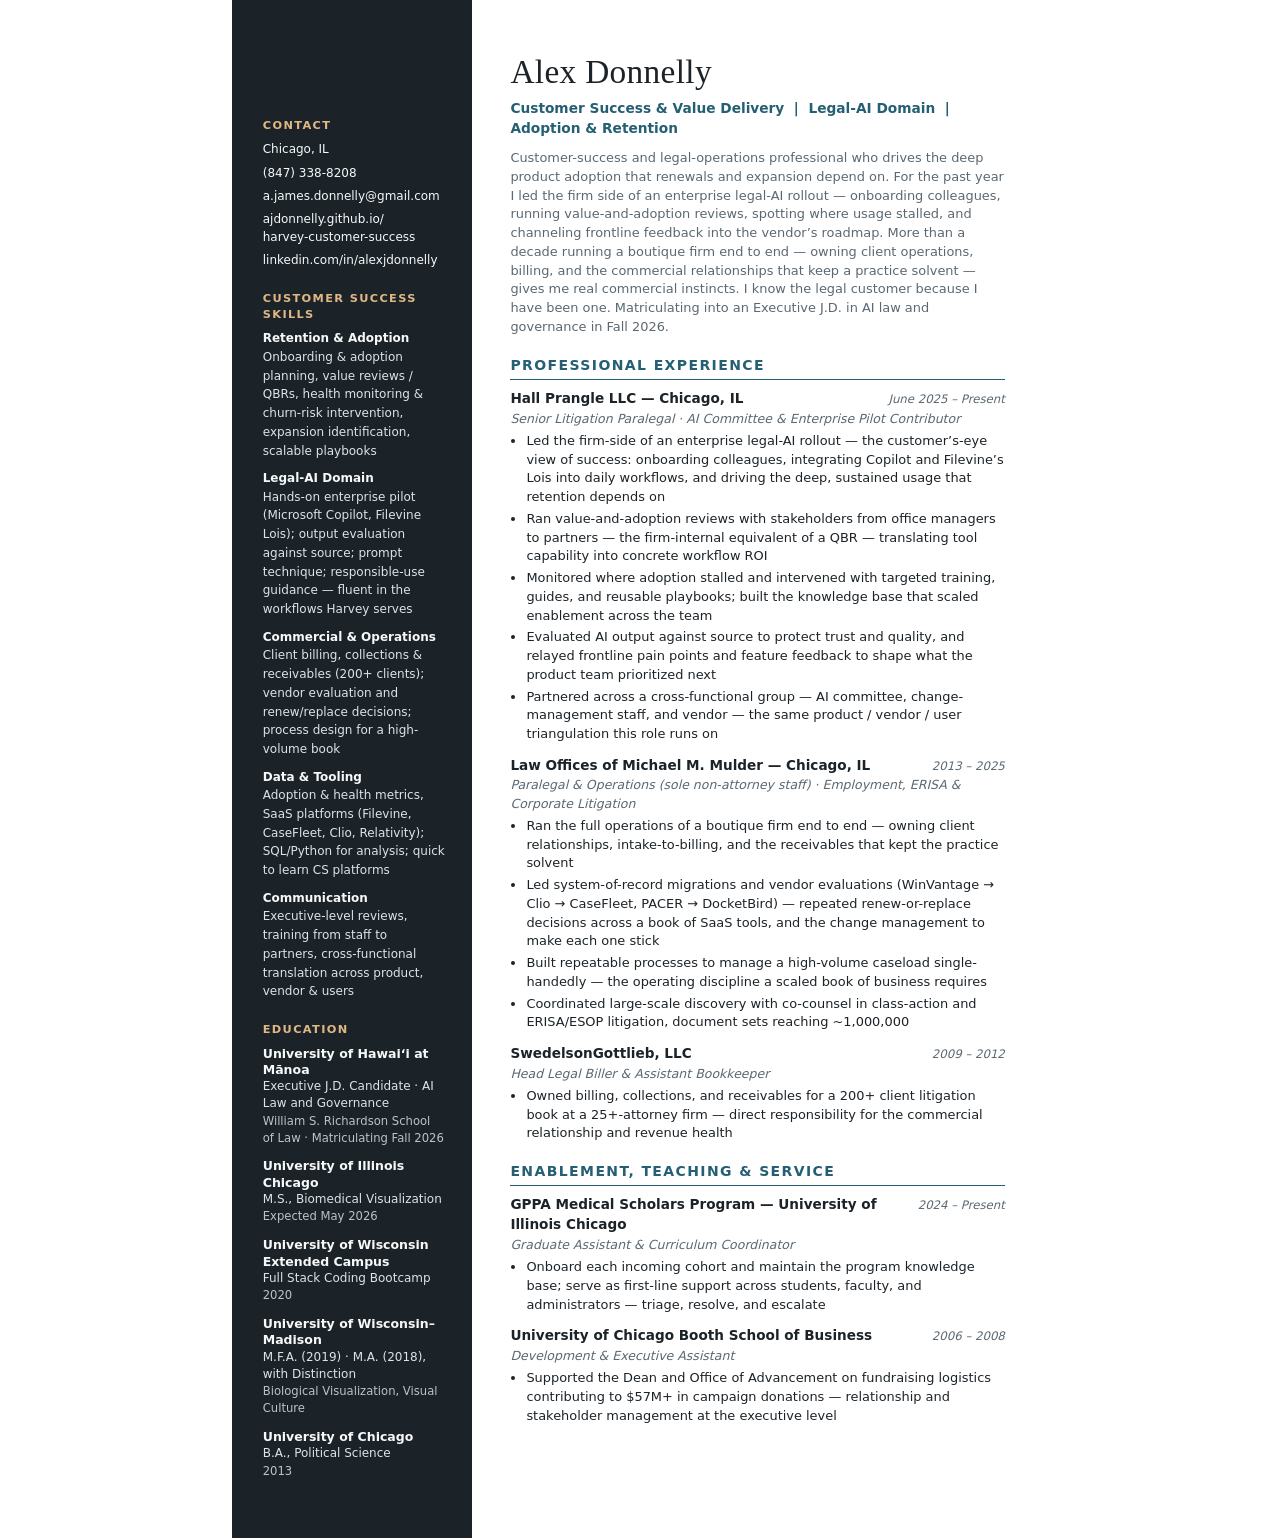
==== resume.html @ 6342a92c "Initial commit" ====
<!doctype html>
<html lang="en">
<head>
    <!-- Google tag (gtag.js) -->
    <script async src="https://www.googletagmanager.com/gtag/js?id=G-5SEJFHV82K"></script>
    <script>
      window.dataLayer = window.dataLayer || [];
      function gtag(){dataLayer.push(arguments);}
      gtag('js', new Date());
      gtag('config', 'G-5SEJFHV82K');
    </script>
<meta charset="utf-8">
<meta name="viewport" content="width=device-width, initial-scale=1">
<title>Alex Donnelly — Resume</title>
<style>
  :root {
    --ink: #1c2328;
    --muted: #5b6872;
    --line: #d9e1e5;
    --paper: #ffffff;
    --blue: #245f73;
    --rust: #8d453a;
    --sidebar-w: 2.5in;
  }
  * { box-sizing: border-box; }
  html, body {
    margin: 0; padding: 0; background: transparent; color: var(--ink);
    font-family: Inter, ui-sans-serif, system-ui, -apple-system, "Segoe UI", Arial, sans-serif;
    font-size: 9.7pt; line-height: 1.45;
  }
  @media print {
    body::before { content: ""; position: fixed; top: 0; bottom: 0; left: 0; width: var(--sidebar-w); background: var(--ink); z-index: -1; }
  }
  .page { display: grid; grid-template-columns: var(--sidebar-w) 1fr; max-width: 8.5in; margin: 0 auto; }
  .sidebar { color: #f6f8f9; background: var(--ink); padding: 0.55in 0.28in 0.4in 0.32in; }
  .main { background: var(--paper); }
  .sidebar h2 { margin: 0 0 8px; font-size: 8.5pt; font-weight: 800; letter-spacing: 0.12em; text-transform: uppercase; color: #e0b886; }
  .sidebar section { margin-bottom: 20px; }
  .sidebar p { margin: 0 0 7px; }
  .contact p { margin: 0 0 6px; font-size: 9pt; word-break: break-word; }
  .contact a { color: inherit; text-decoration: none; }
  .edu-item { margin-bottom: 12px; }
  .edu-item strong { display: block; font-size: 9.4pt; line-height: 1.3; }
  .edu-item em { display: block; font-style: normal; color: #dce4e8; font-size: 9pt; }
  .edu-item span { display: block; color: #b8c4ca; font-size: 8.7pt; }
  .skill-group { margin-bottom: 10px; }
  .skill-group strong { display: block; font-size: 9pt; }
  .skill-group span { color: #dce4e8; font-size: 9pt; }
  .main { padding: 0.5in 0.45in 0.4in 0.4in; }
  .name-block { margin-bottom: 14px; }
  h1 { margin: 0; font-family: Georgia, "Times New Roman", serif; font-weight: 500; font-size: 25pt; letter-spacing: 0.01em; }
  .title-line { margin: 3px 0 0; color: var(--blue); font-size: 10.3pt; font-weight: 700; }
  .summary { margin: 10px 0 0; color: var(--muted); font-size: 9.7pt; }
  .main h2 { margin: 18px 0 9px; padding-bottom: 4px; border-bottom: 1.5px solid var(--blue); font-size: 10.5pt; font-weight: 800; letter-spacing: 0.1em; text-transform: uppercase; color: var(--blue); }
  .job { margin-bottom: 12px; }
  .job-head { display: flex; justify-content: space-between; align-items: baseline; gap: 12px; }
  .job-head strong { font-size: 10.2pt; }
  .job-head .dates { color: var(--muted); font-size: 8.8pt; white-space: nowrap; font-style: italic; }
  .role { margin: 1px 0 4px; color: var(--muted); font-style: italic; font-size: 9.4pt; }
  ul { margin: 4px 0 0; padding-left: 16px; }
  li { margin-bottom: 3px; }
  .avoid-break { break-inside: avoid; }
  @page { size: letter; margin: 0.5in;
    @bottom-left { content: "Alex Donnelly \2014 Resume"; font-family: Inter, Arial, sans-serif; font-size: 7.5pt; color: #8a969c; }
    @bottom-right { content: "Page " counter(page) " of " counter(pages); font-family: Inter, Arial, sans-serif; font-size: 7.5pt; color: #8a969c; }
  }
  @media print {
    html, body { -webkit-print-color-adjust: exact; print-color-adjust: exact; }
    .page { max-width: none; }
    .sidebar { padding: 0.3in 0.24in; }
    .main { padding: 0.28in 0 0.2in 0.38in; }
    .contact { margin-top: 0 !important; }
    .main h2 { break-after: avoid; }
    p, li { orphans: 3; widows: 3; }
    .sidebar section { break-inside: avoid; }
  }
</style>
</head>
<body>
  <div class="page">
    <aside class="sidebar">
      <section class="contact" style="margin-top: 64px;">
        <h2>Contact</h2>
        <p>Chicago, IL</p>
        <p>(847) 338-8208</p>
        <p><a href="mailto:a.james.donnelly@gmail.com">a.james.donnelly@gmail.com</a></p>
        <p><a href="https://ajdonnelly.github.io/harvey-customer-success/">ajdonnelly.github.io/<br>harvey-customer-success</a></p>
        <p><a href="https://www.linkedin.com/in/alexjdonnelly">linkedin.com/in/alexjdonnelly</a></p>
      </section>

      <section>
        <h2>Customer Success Skills</h2>
        <div class="skill-group">
          <strong>Retention &amp; Adoption</strong>
          <span>Onboarding &amp; adoption planning, value reviews / QBRs, health monitoring &amp; churn-risk intervention, expansion identification, scalable playbooks</span>
        </div>
        <div class="skill-group">
          <strong>Legal-AI Domain</strong>
          <span>Hands-on enterprise pilot (Microsoft Copilot, Filevine Lois); output evaluation against source; prompt technique; responsible-use guidance — fluent in the workflows Harvey serves</span>
        </div>
        <div class="skill-group">
          <strong>Commercial &amp; Operations</strong>
          <span>Client billing, collections &amp; receivables (200+ clients); vendor evaluation and renew/replace decisions; process design for a high-volume book</span>
        </div>
        <div class="skill-group">
          <strong>Data &amp; Tooling</strong>
          <span>Adoption &amp; health metrics, SaaS platforms (Filevine, CaseFleet, Clio, Relativity); SQL/Python for analysis; quick to learn CS platforms</span>
        </div>
        <div class="skill-group">
          <strong>Communication</strong>
          <span>Executive-level reviews, training from staff to partners, cross-functional translation across product, vendor &amp; users</span>
        </div>
      </section>

      <section>
        <h2>Education</h2>
        <div class="edu-item">
          <strong>University of Hawai&#x2bb;i at M&#x101;noa</strong>
          <em>Executive J.D. Candidate &middot; AI Law and Governance</em>
          <span>William S. Richardson School of Law &middot; Matriculating Fall 2026</span>
        </div>
        <div class="edu-item">
          <strong>University of Illinois Chicago</strong>
          <em>M.S., Biomedical Visualization</em>
          <span>Expected May 2026</span>
        </div>
        <div class="edu-item">
          <strong>University of Wisconsin Extended Campus</strong>
          <em>Full Stack Coding Bootcamp</em>
          <span>2020</span>
        </div>
        <div class="edu-item">
          <strong>University of Wisconsin&ndash;Madison</strong>
          <em>M.F.A. (2019) &middot; M.A. (2018), with Distinction</em>
          <span>Biological Visualization, Visual Culture</span>
        </div>
        <div class="edu-item">
          <strong>University of Chicago</strong>
          <em>B.A., Political Science</em>
          <span>2013</span>
        </div>
      </section>
    </aside>

    <main class="main">
      <div class="name-block">
        <h1>Alex Donnelly</h1>
        <p class="title-line">Customer Success &amp; Value Delivery &nbsp;|&nbsp; Legal-AI Domain &nbsp;|&nbsp; Adoption &amp; Retention</p>
        <p class="summary">
          Customer-success and legal-operations professional who drives the deep product adoption that
          renewals and expansion depend on. For the past year I led the firm side of an enterprise legal-AI
          rollout &mdash; onboarding colleagues, running value-and-adoption reviews, spotting where usage
          stalled, and channeling frontline feedback into the vendor&rsquo;s roadmap. More than a decade
          running a boutique firm end to end &mdash; owning client operations, billing, and the commercial
          relationships that keep a practice solvent &mdash; gives me real commercial instincts. I know the
          legal customer because I have been one. Matriculating into an Executive J.D. in AI law and
          governance in Fall 2026.
        </p>
      </div>

      <h2>Professional Experience</h2>

      <div class="job avoid-break">
        <div class="job-head">
          <strong>Hall Prangle LLC &mdash; Chicago, IL</strong>
          <span class="dates">June 2025 &ndash; Present</span>
        </div>
        <p class="role">Senior Litigation Paralegal &middot; AI Committee &amp; Enterprise Pilot Contributor</p>
        <ul>
          <li>Led the firm-side of an enterprise legal-AI rollout &mdash; the customer&rsquo;s-eye view of
          success: onboarding colleagues, integrating Copilot and Filevine&rsquo;s Lois into daily workflows,
          and driving the deep, sustained usage that retention depends on</li>
          <li>Ran value-and-adoption reviews with stakeholders from office managers to partners &mdash; the
          firm-internal equivalent of a QBR &mdash; translating tool capability into concrete workflow ROI</li>
          <li>Monitored where adoption stalled and intervened with targeted training, guides, and reusable
          playbooks; built the knowledge base that scaled enablement across the team</li>
          <li>Evaluated AI output against source to protect trust and quality, and relayed frontline pain
          points and feature feedback to shape what the product team prioritized next</li>
          <li>Partnered across a cross-functional group &mdash; AI committee, change-management staff, and
          vendor &mdash; the same product / vendor / user triangulation this role runs on</li>
        </ul>
      </div>

      <div class="job avoid-break">
        <div class="job-head">
          <strong>Law Offices of Michael M. Mulder &mdash; Chicago, IL</strong>
          <span class="dates">2013 &ndash; 2025</span>
        </div>
        <p class="role">Paralegal &amp; Operations (sole non-attorney staff) &middot; Employment, ERISA &amp; Corporate Litigation</p>
        <ul>
          <li>Ran the full operations of a boutique firm end to end &mdash; owning client relationships,
          intake-to-billing, and the receivables that kept the practice solvent</li>
          <li>Led system-of-record migrations and vendor evaluations (WinVantage &rarr; Clio &rarr; CaseFleet,
          PACER &rarr; DocketBird) &mdash; repeated renew-or-replace decisions across a book of SaaS tools,
          and the change management to make each one stick</li>
          <li>Built repeatable processes to manage a high-volume caseload single-handedly &mdash; the
          operating discipline a scaled book of business requires</li>
          <li>Coordinated large-scale discovery with co-counsel in class-action and ERISA/ESOP litigation,
          document sets reaching ~1,000,000</li>
        </ul>
      </div>

      <div class="job avoid-break">
        <div class="job-head">
          <strong>SwedelsonGottlieb, LLC</strong>
          <span class="dates">2009 &ndash; 2012</span>
        </div>
        <p class="role">Head Legal Biller &amp; Assistant Bookkeeper</p>
        <ul>
          <li>Owned billing, collections, and receivables for a 200+ client litigation book at a 25+-attorney
          firm &mdash; direct responsibility for the commercial relationship and revenue health</li>
        </ul>
      </div>

      <h2>Enablement, Teaching &amp; Service</h2>

      <div class="job avoid-break">
        <div class="job-head">
          <strong>GPPA Medical Scholars Program &mdash; University of Illinois Chicago</strong>
          <span class="dates">2024 &ndash; Present</span>
        </div>
        <p class="role">Graduate Assistant &amp; Curriculum Coordinator</p>
        <ul>
          <li>Onboard each incoming cohort and maintain the program knowledge base; serve as first-line
          support across students, faculty, and administrators &mdash; triage, resolve, and escalate</li>
        </ul>
      </div>

      <div class="job avoid-break">
        <div class="job-head">
          <strong>University of Chicago Booth School of Business</strong>
          <span class="dates">2006 &ndash; 2008</span>
        </div>
        <p class="role">Development &amp; Executive Assistant</p>
        <ul>
          <li>Supported the Dean and Office of Advancement on fundraising logistics contributing to $57M+ in
          campaign donations &mdash; relationship and stakeholder management at the executive level</li>
        </ul>
      </div>
    </main>
  </div>
</body>
</html>
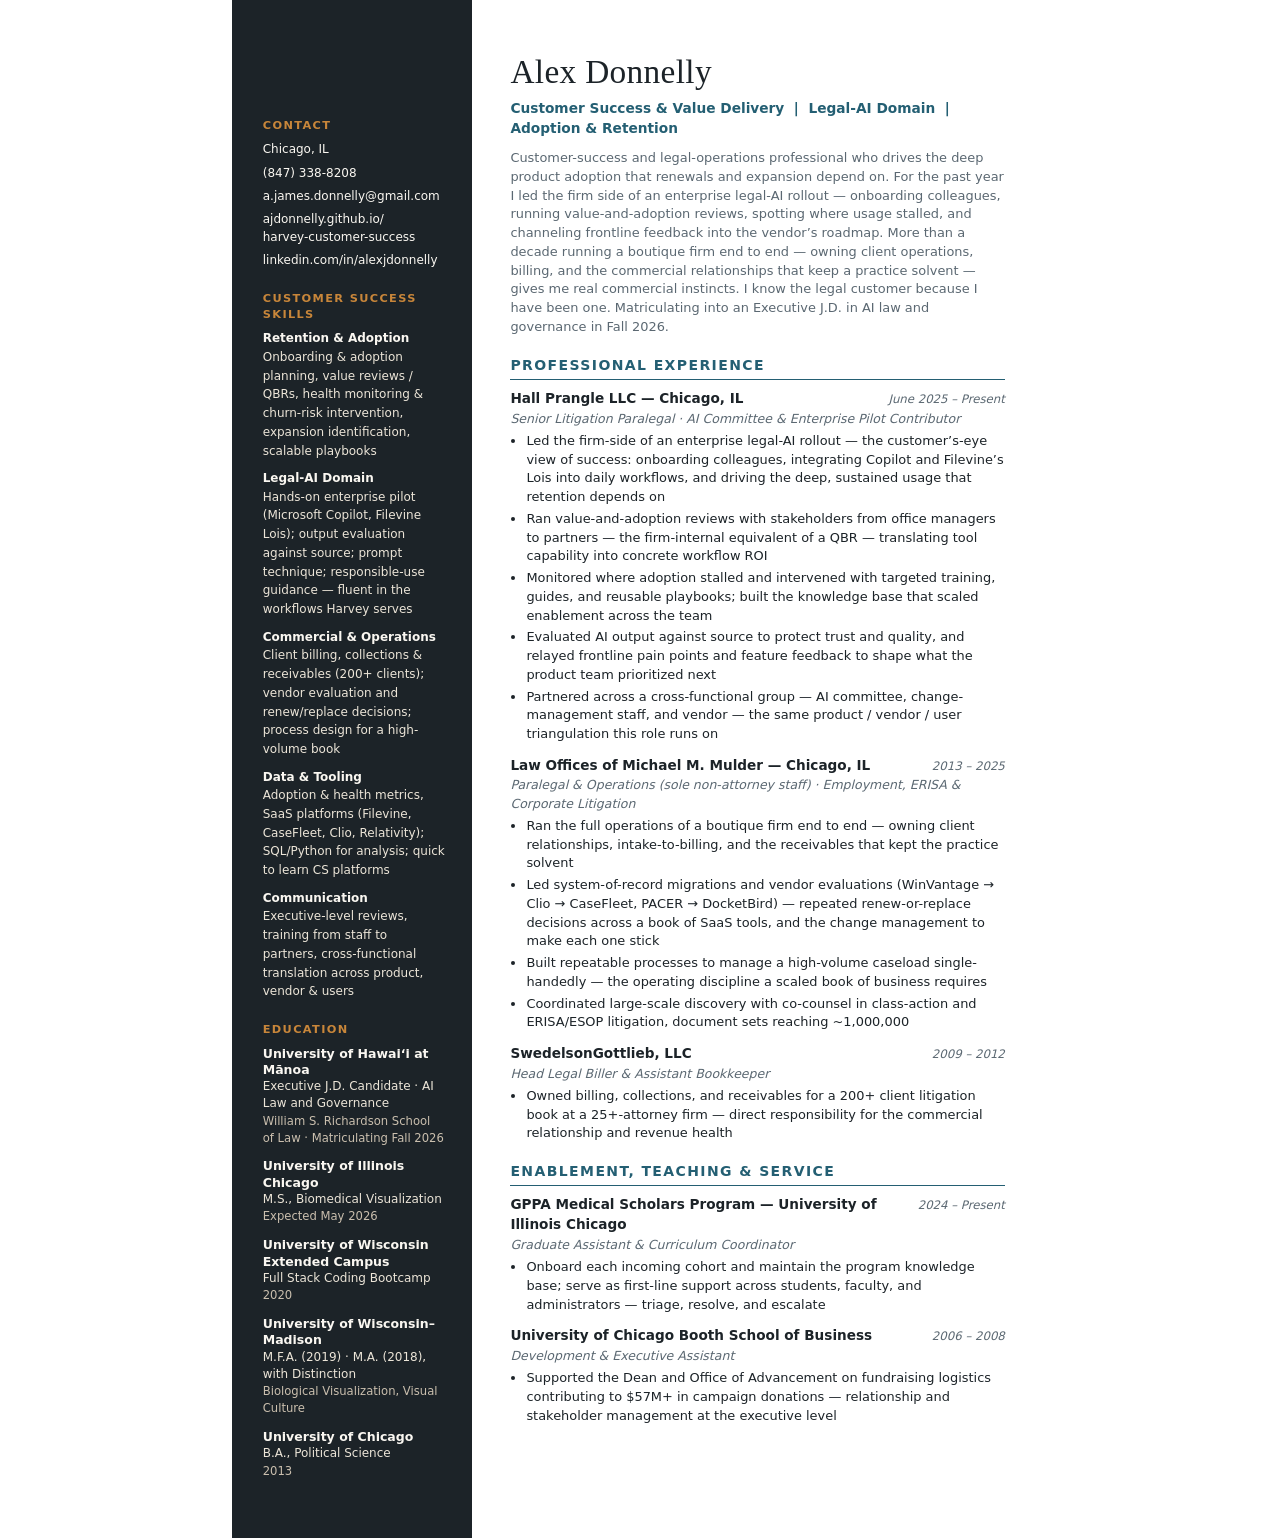
==== commit 3065117b: "Rebuild Harvey CSM package on current design system (warm palette); add Harvey implementation & chan" ====
--- a/resume.html
+++ b/resume.html
@@ -16,10 +16,10 @@
   :root {
     --ink: #1c2328;
     --muted: #5b6872;
-    --line: #d9e1e5;
+    --line: #e7e1d6;
     --paper: #ffffff;
     --blue: #245f73;
-    --rust: #8d453a;
+    --rust: #b4532a;
     --sidebar-w: 2.5in;
   }
   * { box-sizing: border-box; }
@@ -32,20 +32,20 @@
     body::before { content: ""; position: fixed; top: 0; bottom: 0; left: 0; width: var(--sidebar-w); background: var(--ink); z-index: -1; }
   }
   .page { display: grid; grid-template-columns: var(--sidebar-w) 1fr; max-width: 8.5in; margin: 0 auto; }
-  .sidebar { color: #f6f8f9; background: var(--ink); padding: 0.55in 0.28in 0.4in 0.32in; }
+  .sidebar { color: #faf7f1; background: var(--ink); padding: 0.55in 0.28in 0.4in 0.32in; }
   .main { background: var(--paper); }
-  .sidebar h2 { margin: 0 0 8px; font-size: 8.5pt; font-weight: 800; letter-spacing: 0.12em; text-transform: uppercase; color: #e0b886; }
+  .sidebar h2 { margin: 0 0 8px; font-size: 8.5pt; font-weight: 800; letter-spacing: 0.12em; text-transform: uppercase; color: #c8863a; }
   .sidebar section { margin-bottom: 20px; }
   .sidebar p { margin: 0 0 7px; }
   .contact p { margin: 0 0 6px; font-size: 9pt; word-break: break-word; }
   .contact a { color: inherit; text-decoration: none; }
   .edu-item { margin-bottom: 12px; }
   .edu-item strong { display: block; font-size: 9.4pt; line-height: 1.3; }
-  .edu-item em { display: block; font-style: normal; color: #dce4e8; font-size: 9pt; }
-  .edu-item span { display: block; color: #b8c4ca; font-size: 8.7pt; }
+  .edu-item em { display: block; font-style: normal; color: #ece5d8; font-size: 9pt; }
+  .edu-item span { display: block; color: #cabfae; font-size: 8.7pt; }
   .skill-group { margin-bottom: 10px; }
   .skill-group strong { display: block; font-size: 9pt; }
-  .skill-group span { color: #dce4e8; font-size: 9pt; }
+  .skill-group span { color: #ece5d8; font-size: 9pt; }
   .main { padding: 0.5in 0.45in 0.4in 0.4in; }
   .name-block { margin-bottom: 14px; }
   h1 { margin: 0; font-family: Georgia, "Times New Roman", serif; font-weight: 500; font-size: 25pt; letter-spacing: 0.01em; }
@@ -61,8 +61,8 @@
   li { margin-bottom: 3px; }
   .avoid-break { break-inside: avoid; }
   @page { size: letter; margin: 0.5in;
-    @bottom-left { content: "Alex Donnelly \2014 Resume"; font-family: Inter, Arial, sans-serif; font-size: 7.5pt; color: #8a969c; }
-    @bottom-right { content: "Page " counter(page) " of " counter(pages); font-family: Inter, Arial, sans-serif; font-size: 7.5pt; color: #8a969c; }
+    @bottom-left { content: "Alex Donnelly \2014 Resume"; font-family: Inter, Arial, sans-serif; font-size: 7.5pt; color: #8c8478; }
+    @bottom-right { content: "Page " counter(page) " of " counter(pages); font-family: Inter, Arial, sans-serif; font-size: 7.5pt; color: #8c8478; }
   }
   @media print {
     html, body { -webkit-print-color-adjust: exact; print-color-adjust: exact; }
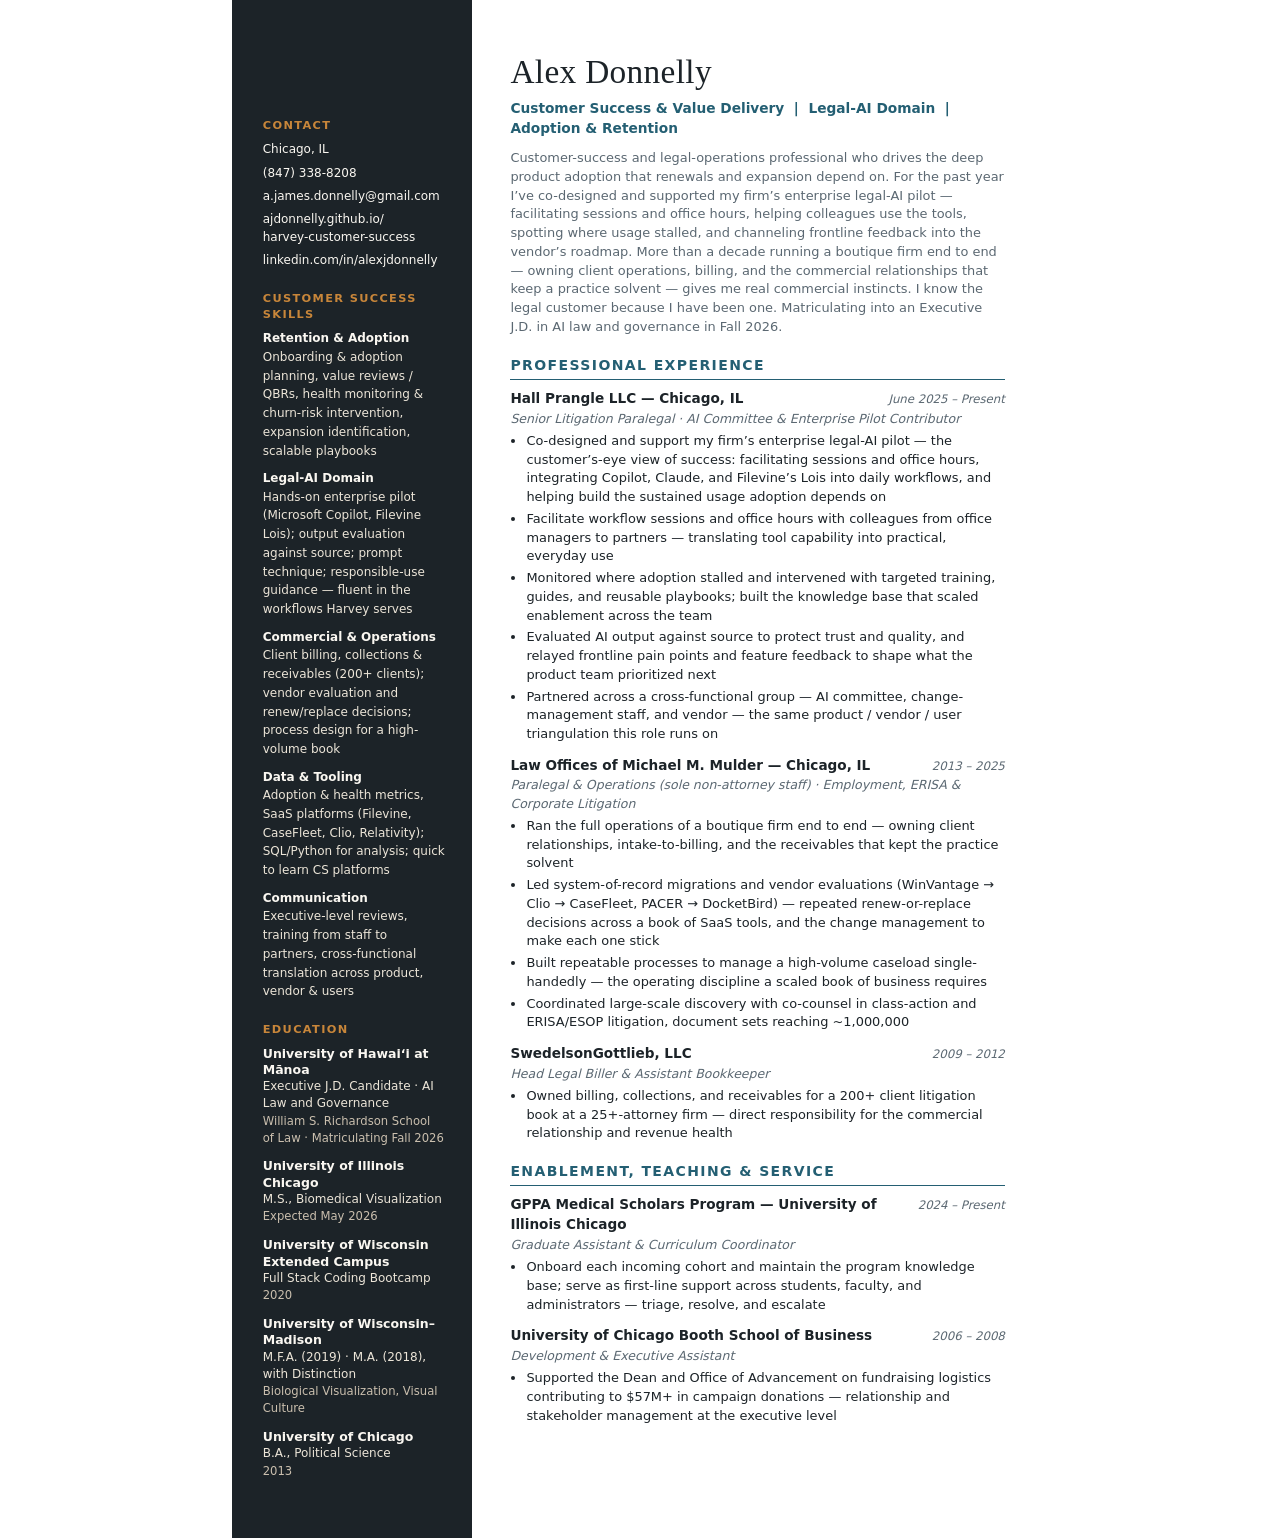
==== commit 3ec0259c: "push" ====
--- a/resume.html
+++ b/resume.html
@@ -148,8 +148,8 @@
         <p class="title-line">Customer Success &amp; Value Delivery &nbsp;|&nbsp; Legal-AI Domain &nbsp;|&nbsp; Adoption &amp; Retention</p>
         <p class="summary">
           Customer-success and legal-operations professional who drives the deep product adoption that
-          renewals and expansion depend on. For the past year I led the firm side of an enterprise legal-AI
-          rollout &mdash; onboarding colleagues, running value-and-adoption reviews, spotting where usage
+          renewals and expansion depend on. For the past year I&rsquo;ve co-designed and supported my firm&rsquo;s enterprise legal-AI
+          pilot &mdash; facilitating sessions and office hours, helping colleagues use the tools, spotting where usage
           stalled, and channeling frontline feedback into the vendor&rsquo;s roadmap. More than a decade
           running a boutique firm end to end &mdash; owning client operations, billing, and the commercial
           relationships that keep a practice solvent &mdash; gives me real commercial instincts. I know the
@@ -167,11 +167,11 @@
         </div>
         <p class="role">Senior Litigation Paralegal &middot; AI Committee &amp; Enterprise Pilot Contributor</p>
         <ul>
-          <li>Led the firm-side of an enterprise legal-AI rollout &mdash; the customer&rsquo;s-eye view of
-          success: onboarding colleagues, integrating Copilot and Filevine&rsquo;s Lois into daily workflows,
-          and driving the deep, sustained usage that retention depends on</li>
-          <li>Ran value-and-adoption reviews with stakeholders from office managers to partners &mdash; the
-          firm-internal equivalent of a QBR &mdash; translating tool capability into concrete workflow ROI</li>
+          <li>Co-designed and support my firm&rsquo;s enterprise legal-AI pilot &mdash; the customer&rsquo;s-eye view of
+          success: facilitating sessions and office hours, integrating Copilot, Claude, and Filevine&rsquo;s Lois into daily workflows,
+          and helping build the sustained usage adoption depends on</li>
+          <li>Facilitate workflow sessions and office hours with colleagues from office managers to partners &mdash;
+          translating tool capability into practical, everyday use</li>
           <li>Monitored where adoption stalled and intervened with targeted training, guides, and reusable
           playbooks; built the knowledge base that scaled enablement across the team</li>
           <li>Evaluated AI output against source to protect trust and quality, and relayed frontline pain
